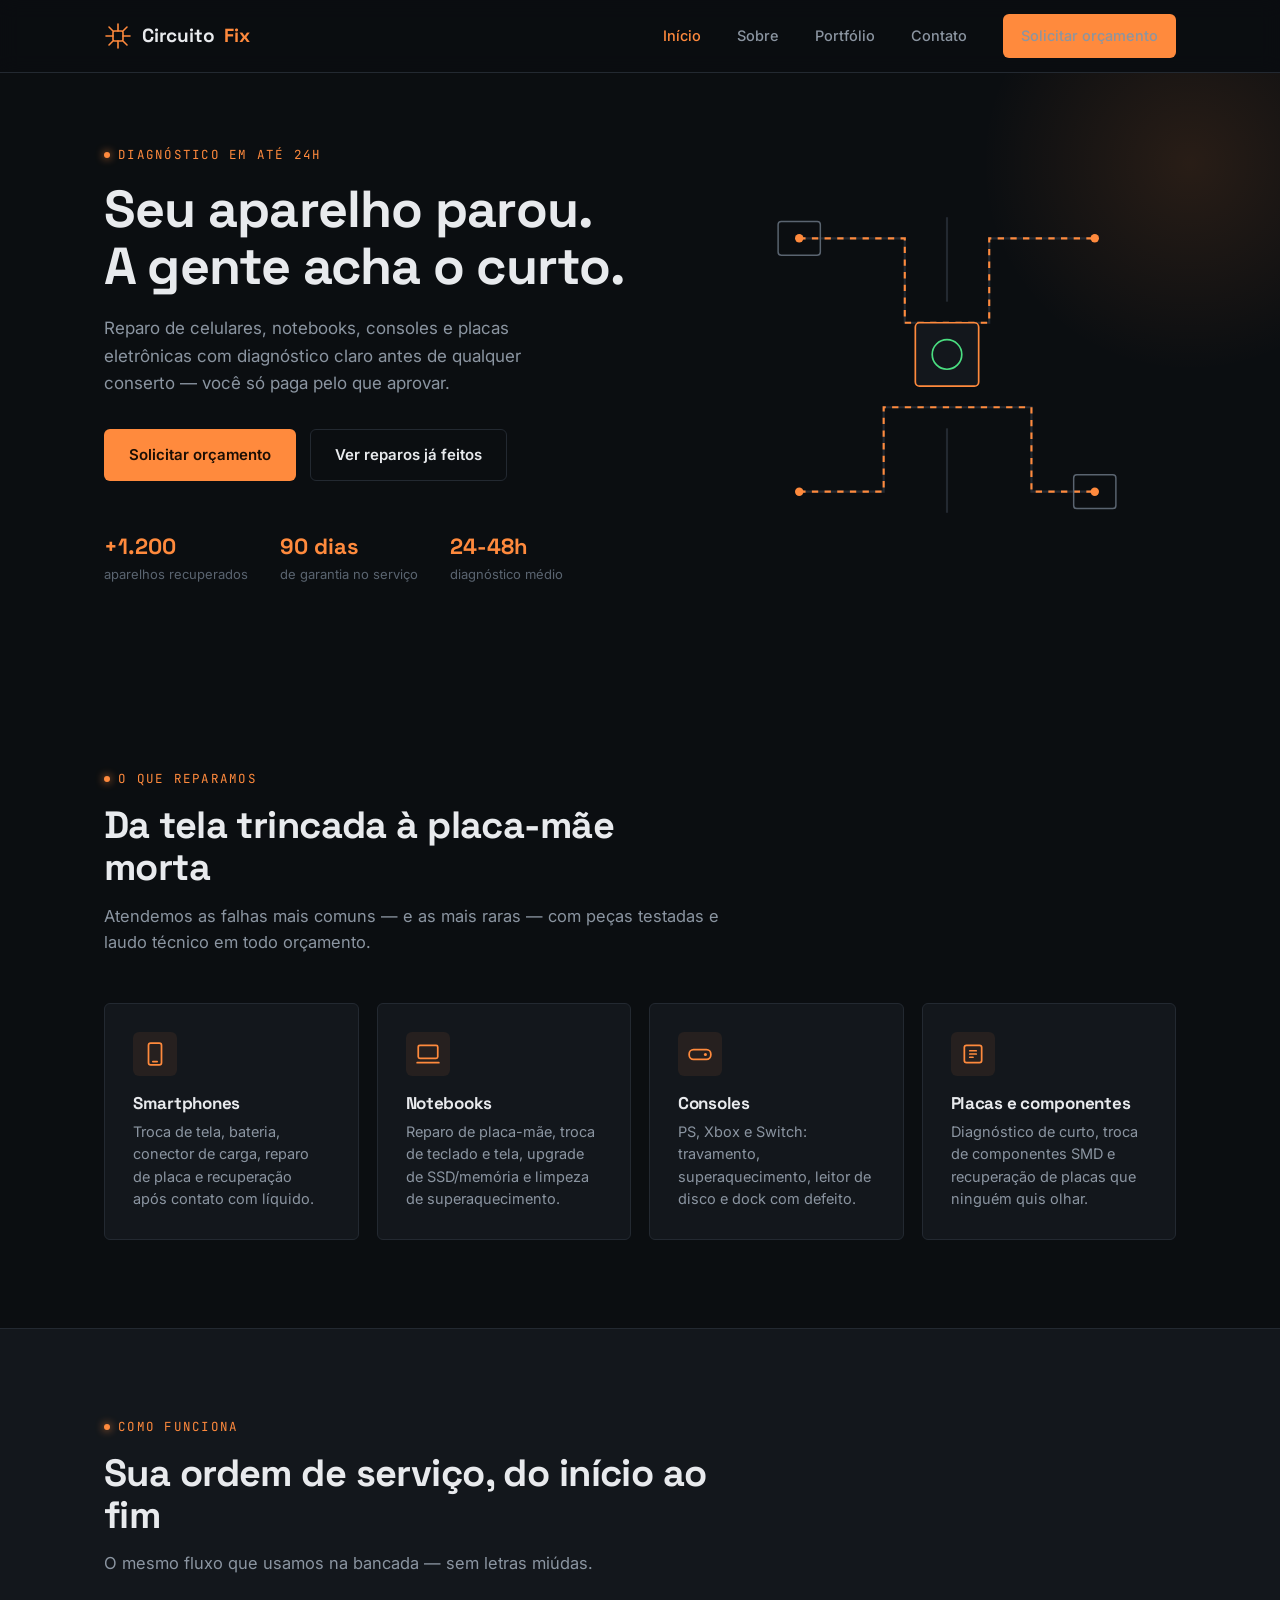
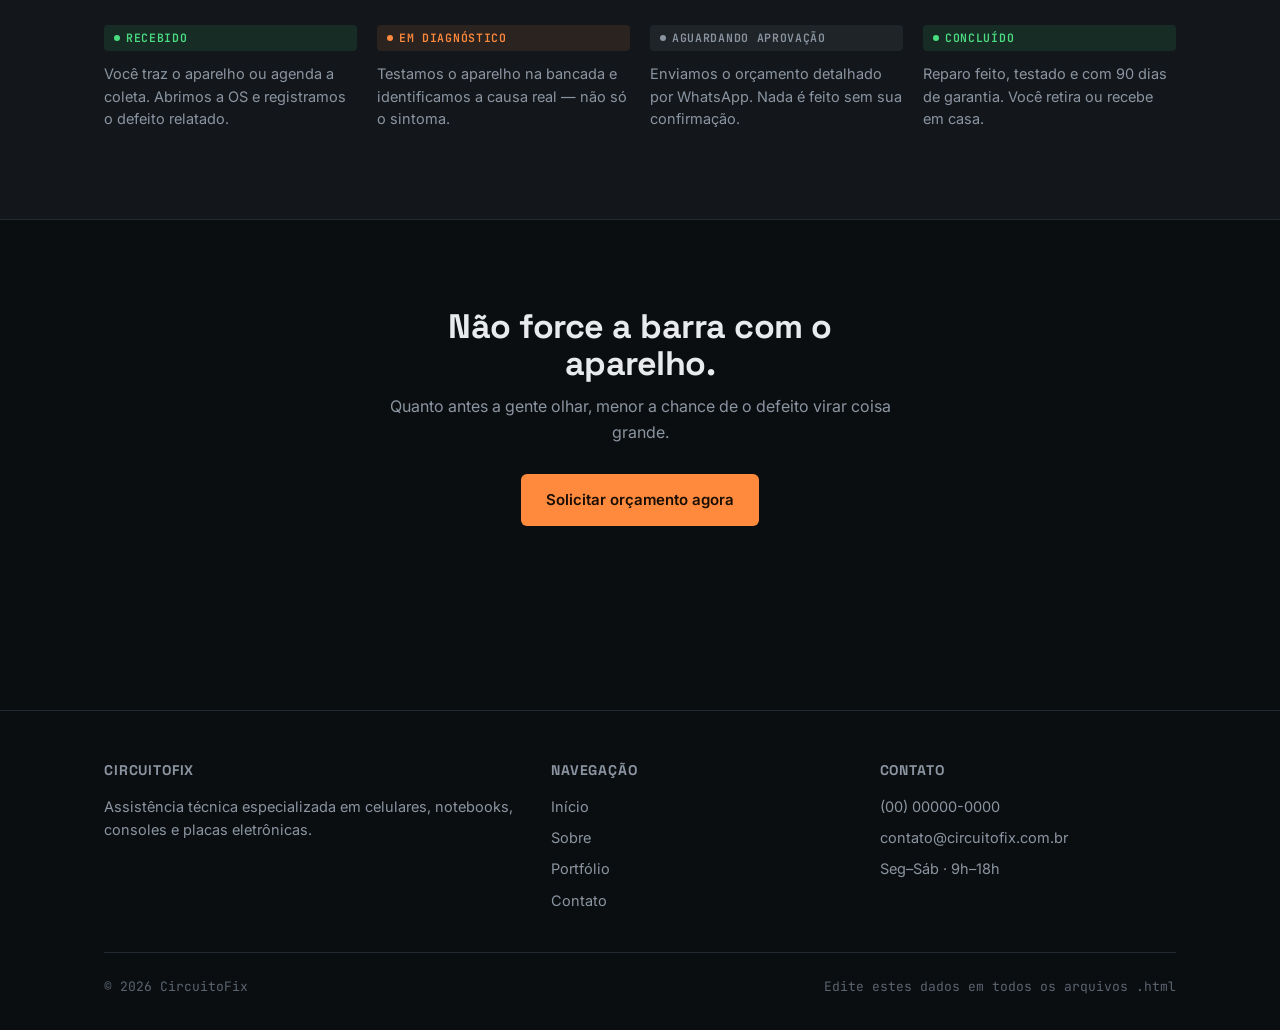
==== index.html @ f960951b "Add files via upload" ====
<!DOCTYPE html>
<html lang="pt-BR">
<head>
<meta charset="UTF-8">
<meta name="viewport" content="width=device-width, initial-scale=1.0">
<title>CircuitoFix — Assistência Técnica de Eletrônicos</title>
<meta name="description" content="Reparo de eletrônicos com diagnóstico transparente. Celulares, notebooks, consoles e placas. Orçamento sem compromisso.">
<link rel="stylesheet" href="assets/style.css">
</head>
<body>

<header>
  <nav class="nav wrap">
    <a href="index.html" class="logo">
      <svg class="logo-mark" viewBox="0 0 28 28" fill="none" xmlns="http://www.w3.org/2000/svg">
        <rect x="9" y="9" width="10" height="10" rx="1.5" stroke="#FF8A3D" stroke-width="1.6"/>
        <path d="M14 2V9M14 19V26M2 14H9M19 14H26M5 5L9 9M23 5L19 9M5 23L9 19M23 23L19 19" stroke="#FF8A3D" stroke-width="1.6" stroke-linecap="round"/>
      </svg>
      Circuito<span>Fix</span>
    </a>
    <button class="nav-toggle" aria-label="Abrir menu" aria-expanded="false">
      <svg width="24" height="24" viewBox="0 0 24 24" fill="none"><path d="M3 6H21M3 12H21M3 18H21" stroke="currentColor" stroke-width="2" stroke-linecap="round"/></svg>
    </button>
    <div class="nav-links">
      <a href="index.html" class="active">Início</a>
      <a href="sobre.html">Sobre</a>
      <a href="portfolio.html">Portfólio</a>
      <a href="contato.html">Contato</a>
      <a href="contato.html" class="nav-cta">Solicitar orçamento</a>
    </div>
  </nav>
</header>

<main>

  <!-- HERO: diagrama de trilha de PCB conectando os elementos -->
  <section class="hero">
    <div class="wrap hero-grid">
      <div class="hero-copy reveal">
        <div class="eyebrow">Diagnóstico em até 24h</div>
        <h1>Seu aparelho parou.<br>A gente acha o curto.</h1>
        <p class="hero-sub">Reparo de celulares, notebooks, consoles e placas eletrônicas com diagnóstico claro antes de qualquer conserto — você só paga pelo que aprovar.</p>
        <div class="hero-actions">
          <a href="contato.html" class="btn btn-primary">Solicitar orçamento</a>
          <a href="portfolio.html" class="btn btn-ghost">Ver reparos já feitos</a>
        </div>
        <div class="hero-trust">
          <div class="hero-trust-item"><strong>+1.200</strong><span>aparelhos recuperados</span></div>
          <div class="hero-trust-item"><strong>90 dias</strong><span>de garantia no serviço</span></div>
          <div class="hero-trust-item"><strong>24-48h</strong><span>diagnóstico médio</span></div>
        </div>
      </div>

      <div class="hero-visual reveal">
        <svg viewBox="0 0 360 360" fill="none" xmlns="http://www.w3.org/2000/svg" class="pcb-art">
          <!-- trilhas -->
          <path d="M40 60H140V140H220V60H320" stroke="#232931" stroke-width="2"/>
          <path d="M40 60H140V140H220V60H320" stroke="#FF8A3D" stroke-width="2" stroke-dasharray="6 6" class="trace trace-1"/>
          <path d="M40 300H120V220H260V300H320" stroke="#232931" stroke-width="2"/>
          <path d="M40 300H120V220H260V300H320" stroke="#FF8A3D" stroke-width="2" stroke-dasharray="6 6" class="trace trace-2"/>
          <path d="M180 40V120" stroke="#232931" stroke-width="2"/>
          <path d="M180 240V320" stroke="#232931" stroke-width="2"/>
          <!-- componentes -->
          <rect x="150" y="140" width="60" height="60" rx="4" stroke="#FF8A3D" stroke-width="1.6" fill="#13171C"/>
          <circle cx="180" cy="170" r="14" stroke="#4ADE80" stroke-width="1.6" fill="none"/>
          <circle cx="40" cy="60" r="4" fill="#FF8A3D"/>
          <circle cx="320" cy="60" r="4" fill="#FF8A3D"/>
          <circle cx="40" cy="300" r="4" fill="#FF8A3D"/>
          <circle cx="320" cy="300" r="4" fill="#FF8A3D"/>
          <rect x="20" y="44" width="40" height="32" rx="3" stroke="#5A6470" stroke-width="1.4" fill="none"/>
          <rect x="300" y="284" width="40" height="32" rx="3" stroke="#5A6470" stroke-width="1.4" fill="none"/>
        </svg>
      </div>
    </div>
  </section>

  <!-- SERVIÇOS — resumo, vocabulário de OS -->
  <section class="section">
    <div class="wrap">
      <div class="section-head reveal">
        <div class="eyebrow">O que reparamos</div>
        <h2>Da tela trincada à placa-mãe morta</h2>
        <p>Atendemos as falhas mais comuns — e as mais raras — com peças testadas e laudo técnico em todo orçamento.</p>
      </div>

      <div class="services-grid reveal">
        <div class="card service-card">
          <div class="service-icon">
            <svg width="26" height="26" viewBox="0 0 24 24" fill="none"><rect x="6" y="2" width="12" height="20" rx="2" stroke="#FF8A3D" stroke-width="1.6"/><line x1="10" y1="19" x2="14" y2="19" stroke="#FF8A3D" stroke-width="1.6" stroke-linecap="round"/></svg>
          </div>
          <h3>Smartphones</h3>
          <p class="text-muted">Troca de tela, bateria, conector de carga, reparo de placa e recuperação após contato com líquido.</p>
        </div>
        <div class="card service-card">
          <div class="service-icon">
            <svg width="26" height="26" viewBox="0 0 24 24" fill="none"><rect x="3" y="4" width="18" height="12" rx="1.5" stroke="#FF8A3D" stroke-width="1.6"/><line x1="2" y1="20" x2="22" y2="20" stroke="#FF8A3D" stroke-width="1.6" stroke-linecap="round"/></svg>
          </div>
          <h3>Notebooks</h3>
          <p class="text-muted">Reparo de placa-mãe, troca de teclado e tela, upgrade de SSD/memória e limpeza de superaquecimento.</p>
        </div>
        <div class="card service-card">
          <div class="service-icon">
            <svg width="26" height="26" viewBox="0 0 24 24" fill="none"><rect x="2" y="8" width="20" height="9" rx="4" stroke="#FF8A3D" stroke-width="1.6"/><circle cx="17" cy="12.5" r="1.4" fill="#FF8A3D"/></svg>
          </div>
          <h3>Consoles</h3>
          <p class="text-muted">PS, Xbox e Switch: travamento, superaquecimento, leitor de disco e dock com defeito.</p>
        </div>
        <div class="card service-card">
          <div class="service-icon">
            <svg width="26" height="26" viewBox="0 0 24 24" fill="none"><rect x="4" y="4" width="16" height="16" rx="2" stroke="#FF8A3D" stroke-width="1.6"/><path d="M9 9H15M9 12H15M9 15H12" stroke="#FF8A3D" stroke-width="1.6" stroke-linecap="round"/></svg>
          </div>
          <h3>Placas e componentes</h3>
          <p class="text-muted">Diagnóstico de curto, troca de componentes SMD e recuperação de placas que ninguém quis olhar.</p>
        </div>
      </div>
    </div>
  </section>

  <!-- COMO FUNCIONA — ordem de serviço real, não números genéricos -->
  <section class="section section-os">
    <div class="wrap">
      <div class="section-head reveal">
        <div class="eyebrow">Como funciona</div>
        <h2>Sua ordem de serviço, do início ao fim</h2>
        <p>O mesmo fluxo que usamos na bancada — sem letras miúdas.</p>
      </div>

      <div class="os-list reveal">
        <div class="os-item">
          <span class="status status-ok">Recebido</span>
          <p>Você traz o aparelho ou agenda a coleta. Abrimos a OS e registramos o defeito relatado.</p>
        </div>
        <div class="os-item">
          <span class="status status-progress">Em diagnóstico</span>
          <p>Testamos o aparelho na bancada e identificamos a causa real — não só o sintoma.</p>
        </div>
        <div class="os-item">
          <span class="status status-wait">Aguardando aprovação</span>
          <p>Enviamos o orçamento detalhado por WhatsApp. Nada é feito sem sua confirmação.</p>
        </div>
        <div class="os-item">
          <span class="status status-ok">Concluído</span>
          <p>Reparo feito, testado e com 90 dias de garantia. Você retira ou recebe em casa.</p>
        </div>
      </div>
    </div>
  </section>

  <!-- CTA final -->
  <section class="section cta-final">
    <div class="wrap cta-final-inner reveal">
      <h2>Não force a barra com o aparelho.</h2>
      <p>Quanto antes a gente olhar, menor a chance de o defeito virar coisa grande.</p>
      <a href="contato.html" class="btn btn-primary">Solicitar orçamento agora</a>
    </div>
  </section>

</main>

<footer>
  <div class="wrap">
    <div class="footer-grid">
      <div class="footer-col">
        <h4>CircuitoFix</h4>
        <p>Assistência técnica especializada em celulares, notebooks, consoles e placas eletrônicas.</p>
      </div>
      <div class="footer-col">
        <h4>Navegação</h4>
        <a href="index.html">Início</a>
        <a href="sobre.html">Sobre</a>
        <a href="portfolio.html">Portfólio</a>
        <a href="contato.html">Contato</a>
      </div>
      <div class="footer-col">
        <h4>Contato</h4>
        <a href="tel:+5500000000000">(00) 00000-0000</a>
        <a href="mailto:contato@circuitofix.com.br">contato@circuitofix.com.br</a>
        <p>Seg–Sáb · 9h–18h</p>
      </div>
    </div>
    <div class="footer-bottom">
      <span>© 2026 CircuitoFix</span>
      <span>Edite estes dados em todos os arquivos .html</span>
    </div>
  </div>
</footer>

<script src="assets/script.js"></script>
</body>
</html>
---- assets/style.css ----
/* ===========================================================
   CircuitoFix — Assistência Técnica de Eletrônicos
   Design tokens
   =========================================================== */

@import url('https://fonts.googleapis.com/css2?family=Space+Grotesk:wght@500;600;700&family=Inter:wght@400;500;600&family=JetBrains+Mono:wght@400;500;600&display=swap');

:root {
  /* Cores */
  --bg: #0B0E11;
  --panel: #13171C;
  --panel-raised: #181D24;
  --border: #232931;
  --text: #E8EAED;
  --text-muted: #8B95A1;
  --text-faint: #5A6470;
  --accent: #FF8A3D;       /* âmbar-solda */
  --accent-dim: #B5601F;
  --ok: #4ADE80;            /* verde-placa */
  --warn: #FFD166;

  /* Tipografia */
  --font-display: 'Space Grotesk', sans-serif;
  --font-body: 'Inter', sans-serif;
  --font-mono: 'JetBrains Mono', monospace;

  /* Layout */
  --max-w: 1120px;
  --radius: 6px;
}

* { margin: 0; padding: 0; box-sizing: border-box; }

html { scroll-behavior: smooth; }

@media (prefers-reduced-motion: reduce) {
  html { scroll-behavior: auto; }
  * { animation-duration: 0.01ms !important; transition-duration: 0.01ms !important; }
}

body {
  background: var(--bg);
  color: var(--text);
  font-family: var(--font-body);
  font-size: 16px;
  line-height: 1.6;
  -webkit-font-smoothing: antialiased;
}

img { max-width: 100%; display: block; }

a { color: inherit; text-decoration: none; }

.wrap {
  max-width: var(--max-w);
  margin: 0 auto;
  padding: 0 24px;
}

/* Background: trilhas de PCB sutis */
.pcb-bg {
  position: fixed;
  inset: 0;
  z-index: -1;
  opacity: 0.05;
  pointer-events: none;
}

/* ---------- Header ---------- */
header {
  position: sticky;
  top: 0;
  z-index: 50;
  background: rgba(11, 14, 17, 0.85);
  backdrop-filter: blur(10px);
  border-bottom: 1px solid var(--border);
}

.nav {
  display: flex;
  align-items: center;
  justify-content: space-between;
  height: 72px;
}

.logo {
  display: flex;
  align-items: center;
  gap: 10px;
  font-family: var(--font-display);
  font-size: 19px;
  font-weight: 700;
  letter-spacing: -0.01em;
}

.logo-mark {
  width: 28px;
  height: 28px;
  flex-shrink: 0;
}

.logo span {
  color: var(--accent);
}

.nav-links {
  display: flex;
  align-items: center;
  gap: 36px;
}

.nav-links a {
  font-size: 14.5px;
  font-weight: 500;
  color: var(--text-muted);
  transition: color 0.2s ease;
  position: relative;
}

.nav-links a:hover,
.nav-links a:focus-visible {
  color: var(--text);
}

.nav-links a.active {
  color: var(--accent);
}

.nav-cta {
  background: var(--accent);
  color: #1A0E04;
  font-weight: 600;
  font-size: 14px;
  padding: 10px 18px;
  border-radius: var(--radius);
  transition: background 0.2s ease, transform 0.15s ease;
}

.nav-cta:hover { background: #FFA15E; }
.nav-cta:active { transform: scale(0.97); }

.nav-toggle {
  display: none;
  background: none;
  border: none;
  color: var(--text);
  cursor: pointer;
  padding: 8px;
}

:focus-visible {
  outline: 2px solid var(--accent);
  outline-offset: 2px;
}

@media (max-width: 760px) {
  .nav-links {
    position: fixed;
    top: 72px;
    left: 0;
    right: 0;
    background: var(--panel);
    border-bottom: 1px solid var(--border);
    flex-direction: column;
    align-items: flex-start;
    gap: 0;
    padding: 8px 24px 20px;
    transform: translateY(-8px);
    opacity: 0;
    pointer-events: none;
    transition: opacity 0.2s ease, transform 0.2s ease;
  }
  .nav-links.open {
    transform: translateY(0);
    opacity: 1;
    pointer-events: auto;
  }
  .nav-links a { padding: 12px 0; width: 100%; border-bottom: 1px solid var(--border); }
  .nav-links a:last-of-type { border-bottom: none; }
  .nav-cta { margin-top: 12px; text-align: center; }
  .nav-toggle { display: block; }
}

/* ---------- Footer ---------- */
footer {
  border-top: 1px solid var(--border);
  padding: 48px 0 32px;
  margin-top: 96px;
}

.footer-grid {
  display: grid;
  grid-template-columns: 1.4fr 1fr 1fr;
  gap: 32px;
  margin-bottom: 32px;
}

.footer-col h4 {
  font-family: var(--font-display);
  font-size: 14px;
  color: var(--text-muted);
  text-transform: uppercase;
  letter-spacing: 0.06em;
  margin-bottom: 14px;
}

.footer-col p, .footer-col a {
  font-size: 14.5px;
  color: var(--text-muted);
  display: block;
  margin-bottom: 8px;
}

.footer-col a:hover { color: var(--accent); }

.footer-bottom {
  display: flex;
  justify-content: space-between;
  align-items: center;
  padding-top: 24px;
  border-top: 1px solid var(--border);
  font-size: 13px;
  color: var(--text-faint);
  font-family: var(--font-mono);
}

@media (max-width: 700px) {
  .footer-grid { grid-template-columns: 1fr; gap: 28px; }
  .footer-bottom { flex-direction: column; gap: 12px; text-align: center; }
}

/* ---------- Tipografia geral ---------- */
h1, h2, h3 {
  font-family: var(--font-display);
  font-weight: 700;
  letter-spacing: -0.015em;
  line-height: 1.1;
}

.eyebrow {
  font-family: var(--font-mono);
  font-size: 12.5px;
  color: var(--accent);
  text-transform: uppercase;
  letter-spacing: 0.1em;
  display: flex;
  align-items: center;
  gap: 8px;
  margin-bottom: 16px;
}

.eyebrow::before {
  content: '';
  width: 6px;
  height: 6px;
  border-radius: 50%;
  background: var(--accent);
  box-shadow: 0 0 8px var(--accent);
}

.section { padding: 88px 0; }
.section-tight { padding: 56px 0; }

.section-head {
  max-width: 620px;
  margin-bottom: 48px;
}

.section-head h2 {
  font-size: clamp(28px, 4vw, 38px);
  margin-bottom: 14px;
}

.section-head p {
  color: var(--text-muted);
  font-size: 16.5px;
}

/* ---------- Botões ---------- */
.btn {
  display: inline-flex;
  align-items: center;
  gap: 8px;
  font-weight: 600;
  font-size: 15px;
  padding: 13px 24px;
  border-radius: var(--radius);
  transition: background 0.2s ease, transform 0.15s ease, border-color 0.2s ease;
  cursor: pointer;
  border: 1px solid transparent;
}

.btn-primary {
  background: var(--accent);
  color: #1A0E04;
}
.btn-primary:hover { background: #FFA15E; }
.btn-primary:active { transform: scale(0.97); }

.btn-ghost {
  background: transparent;
  border-color: var(--border);
  color: var(--text);
}
.btn-ghost:hover { border-color: var(--accent); color: var(--accent); }

/* ---------- Cards ---------- */
.card {
  background: var(--panel);
  border: 1px solid var(--border);
  border-radius: var(--radius);
  padding: 28px;
}

/* ---------- Status pill (vocabulário de OS / ordem de serviço) ---------- */
.status {
  font-family: var(--font-mono);
  font-size: 11.5px;
  font-weight: 600;
  text-transform: uppercase;
  letter-spacing: 0.06em;
  padding: 4px 10px;
  border-radius: 4px;
  display: inline-flex;
  align-items: center;
  gap: 6px;
}
.status::before { content: ''; width: 6px; height: 6px; border-radius: 50%; }

.status-ok { background: rgba(74, 222, 128, 0.1); color: var(--ok); }
.status-ok::before { background: var(--ok); }

.status-progress { background: rgba(255, 138, 61, 0.1); color: var(--accent); }
.status-progress::before { background: var(--accent); }

.status-wait { background: rgba(139, 149, 161, 0.1); color: var(--text-muted); }
.status-wait::before { background: var(--text-muted); }

/* ---------- Reveal on scroll ---------- */
.reveal {
  opacity: 0;
  transform: translateY(16px);
  transition: opacity 0.6s ease, transform 0.6s ease;
}
.reveal.in-view {
  opacity: 1;
  transform: translateY(0);
}

/* ---------- Hero ---------- */
.hero {
  padding: 72px 0 96px;
  position: relative;
  overflow: hidden;
}

.hero::before {
  content: '';
  position: absolute;
  top: -120px;
  right: -120px;
  width: 420px;
  height: 420px;
  background: radial-gradient(circle, rgba(255, 138, 61, 0.12), transparent 70%);
  pointer-events: none;
}

.hero-grid {
  display: grid;
  grid-template-columns: 1.1fr 0.9fr;
  gap: 56px;
  align-items: center;
}

.hero-copy h1 {
  font-size: clamp(34px, 5vw, 52px);
  margin-bottom: 20px;
}

.hero-sub {
  color: var(--text-muted);
  font-size: 17px;
  max-width: 480px;
  margin-bottom: 32px;
}

.hero-actions {
  display: flex;
  gap: 14px;
  flex-wrap: wrap;
  margin-bottom: 48px;
}

.hero-trust {
  display: flex;
  gap: 32px;
  flex-wrap: wrap;
}

.hero-trust-item {
  display: flex;
  flex-direction: column;
}

.hero-trust-item strong {
  font-family: var(--font-display);
  font-size: 22px;
  color: var(--accent);
}

.hero-trust-item span {
  font-size: 13px;
  color: var(--text-faint);
}

.hero-visual {
  display: flex;
  justify-content: center;
}

.pcb-art { width: 100%; max-width: 380px; }

.trace {
  stroke-dasharray: 6 6;
  animation: dash 2.4s linear infinite;
}
.trace-2 { animation-delay: -1.2s; }

@keyframes dash {
  to { stroke-dashoffset: -24; }
}

@media (max-width: 880px) {
  .hero-grid { grid-template-columns: 1fr; gap: 40px; }
  .hero-visual { order: -1; max-width: 280px; margin: 0 auto; }
}

/* ---------- Services grid ---------- */
.services-grid {
  display: grid;
  grid-template-columns: repeat(4, 1fr);
  gap: 18px;
}

.service-icon {
  width: 44px;
  height: 44px;
  border-radius: var(--radius);
  background: rgba(255, 138, 61, 0.08);
  display: flex;
  align-items: center;
  justify-content: center;
  margin-bottom: 18px;
}

.service-card h3 {
  font-size: 17px;
  margin-bottom: 8px;
}

.service-card p { font-size: 14.5px; line-height: 1.55; }

@media (max-width: 900px) {
  .services-grid { grid-template-columns: 1fr 1fr; }
}
@media (max-width: 560px) {
  .services-grid { grid-template-columns: 1fr; }
}

/* ---------- OS list (como funciona) ---------- */
.section-os { background: var(--panel); border-top: 1px solid var(--border); border-bottom: 1px solid var(--border); }

.os-list {
  display: grid;
  grid-template-columns: repeat(4, 1fr);
  gap: 20px;
}

.os-item {
  display: flex;
  flex-direction: column;
  gap: 12px;
}

.os-item p {
  font-size: 14.5px;
  color: var(--text-muted);
  line-height: 1.55;
}

@media (max-width: 900px) {
  .os-list { grid-template-columns: 1fr 1fr; }
}
@media (max-width: 560px) {
  .os-list { grid-template-columns: 1fr; }
}

/* ---------- CTA final ---------- */
.cta-final-inner {
  text-align: center;
  max-width: 560px;
}

.cta-final-inner h2 { font-size: clamp(26px, 4vw, 34px); margin-bottom: 12px; }
.cta-final-inner p { color: var(--text-muted); margin-bottom: 28px; font-size: 16px; }

/* ---------- Utilities ---------- */
.text-muted { color: var(--text-muted); }
.mono { font-family: var(--font-mono); }
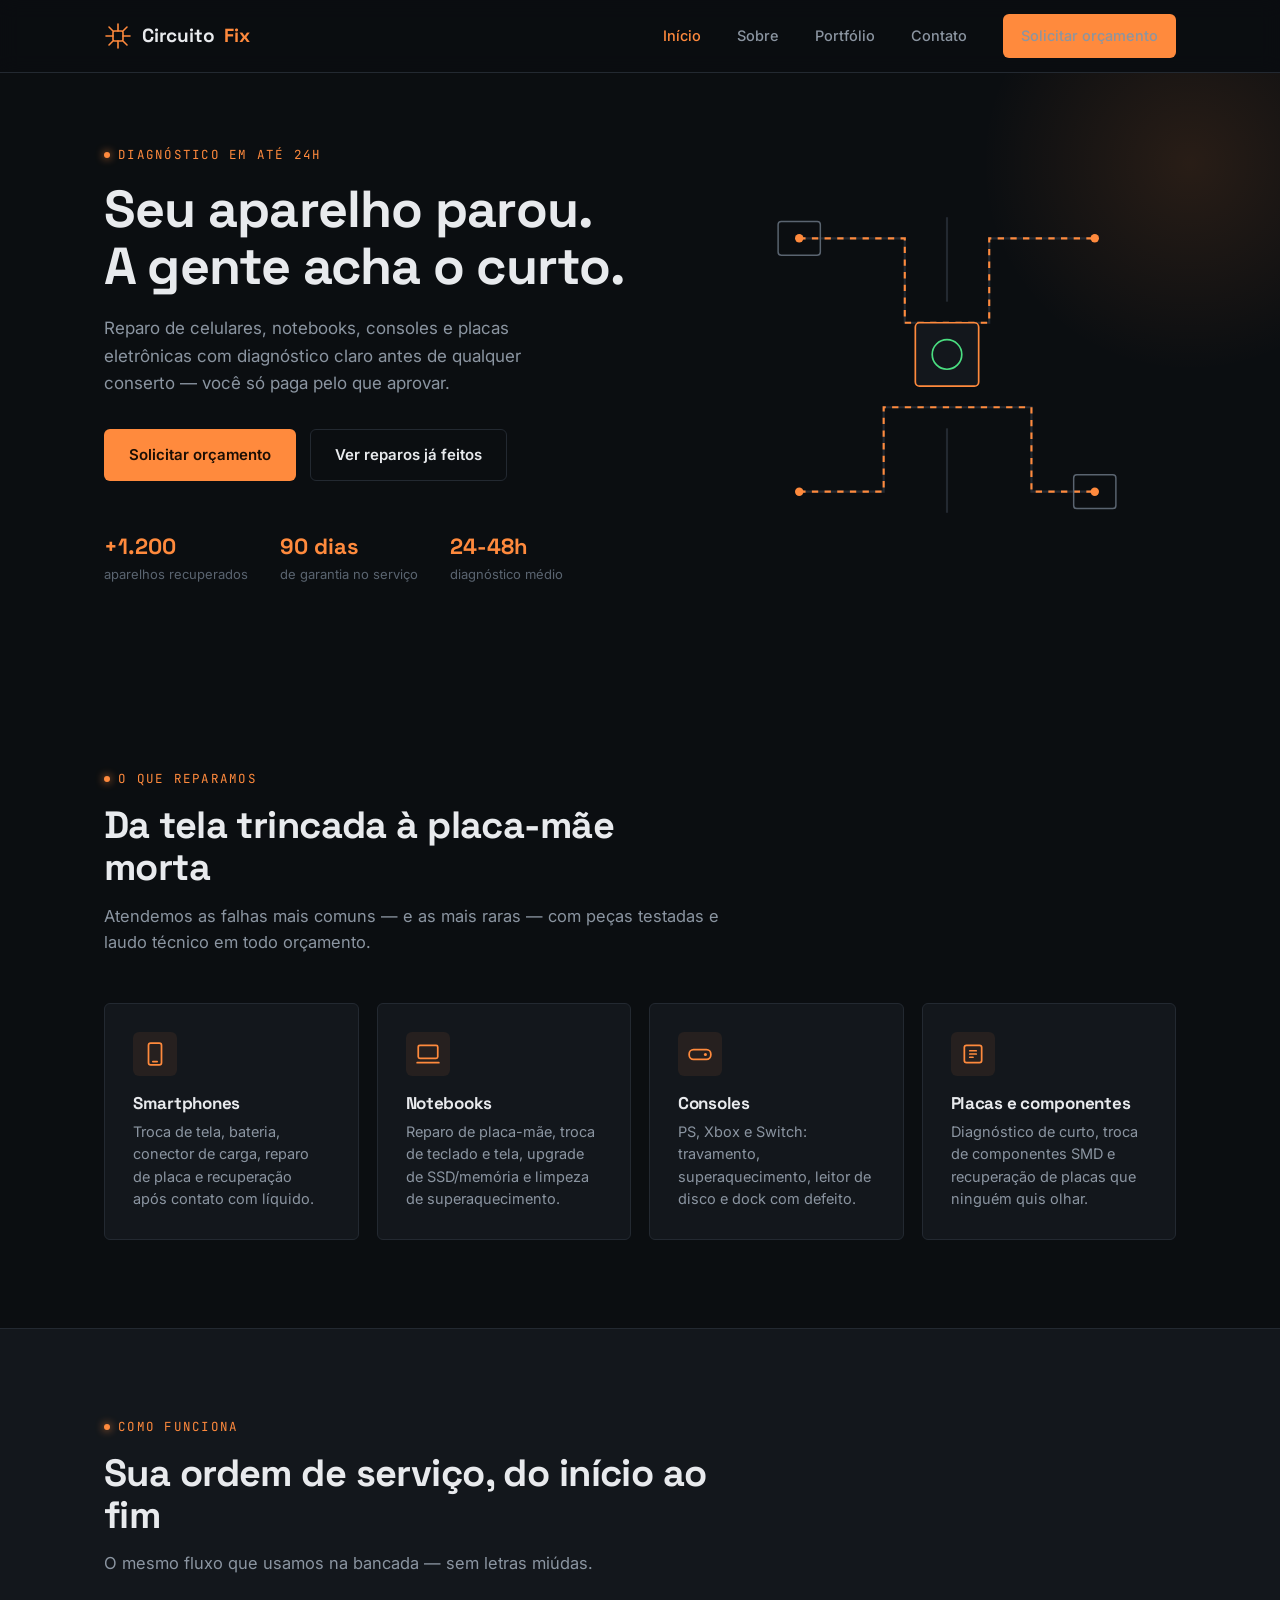
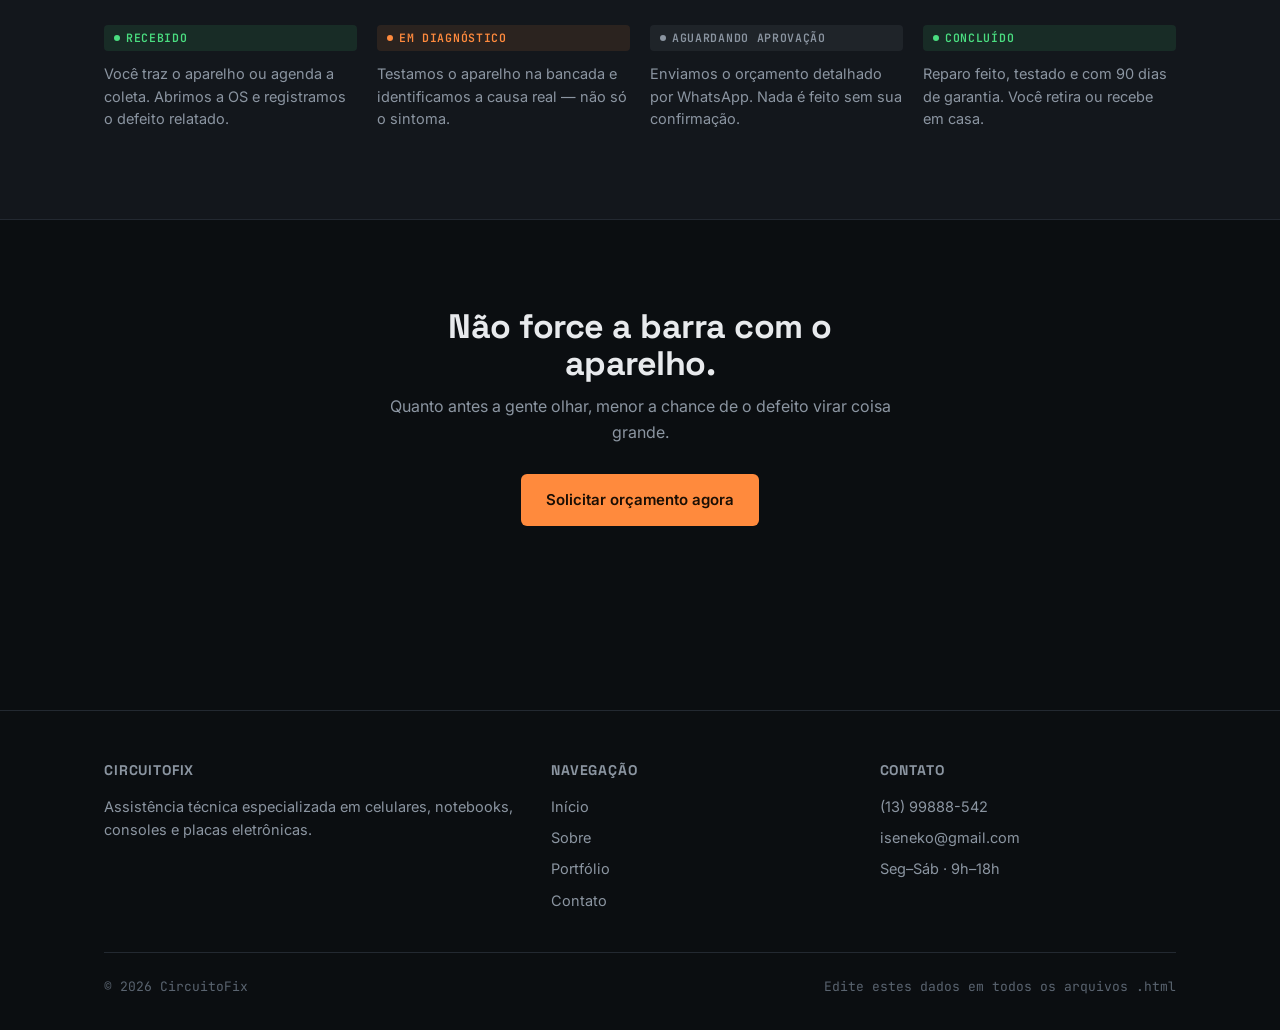
==== commit 08474ee4: "Update index.html" ====
--- a/index.html
+++ b/index.html
@@ -173,8 +173,8 @@
       </div>
       <div class="footer-col">
         <h4>Contato</h4>
-        <a href="tel:+5500000000000">(00) 00000-0000</a>
-        <a href="mailto:contato@circuitofix.com.br">contato@circuitofix.com.br</a>
+        <a href="tel:+5513999888542">(13) 99888-542</a>
+        <a href="mailto:iseneko@gmail.com">iseneko@gmail.com</a>
         <p>Seg–Sáb · 9h–18h</p>
       </div>
     </div>
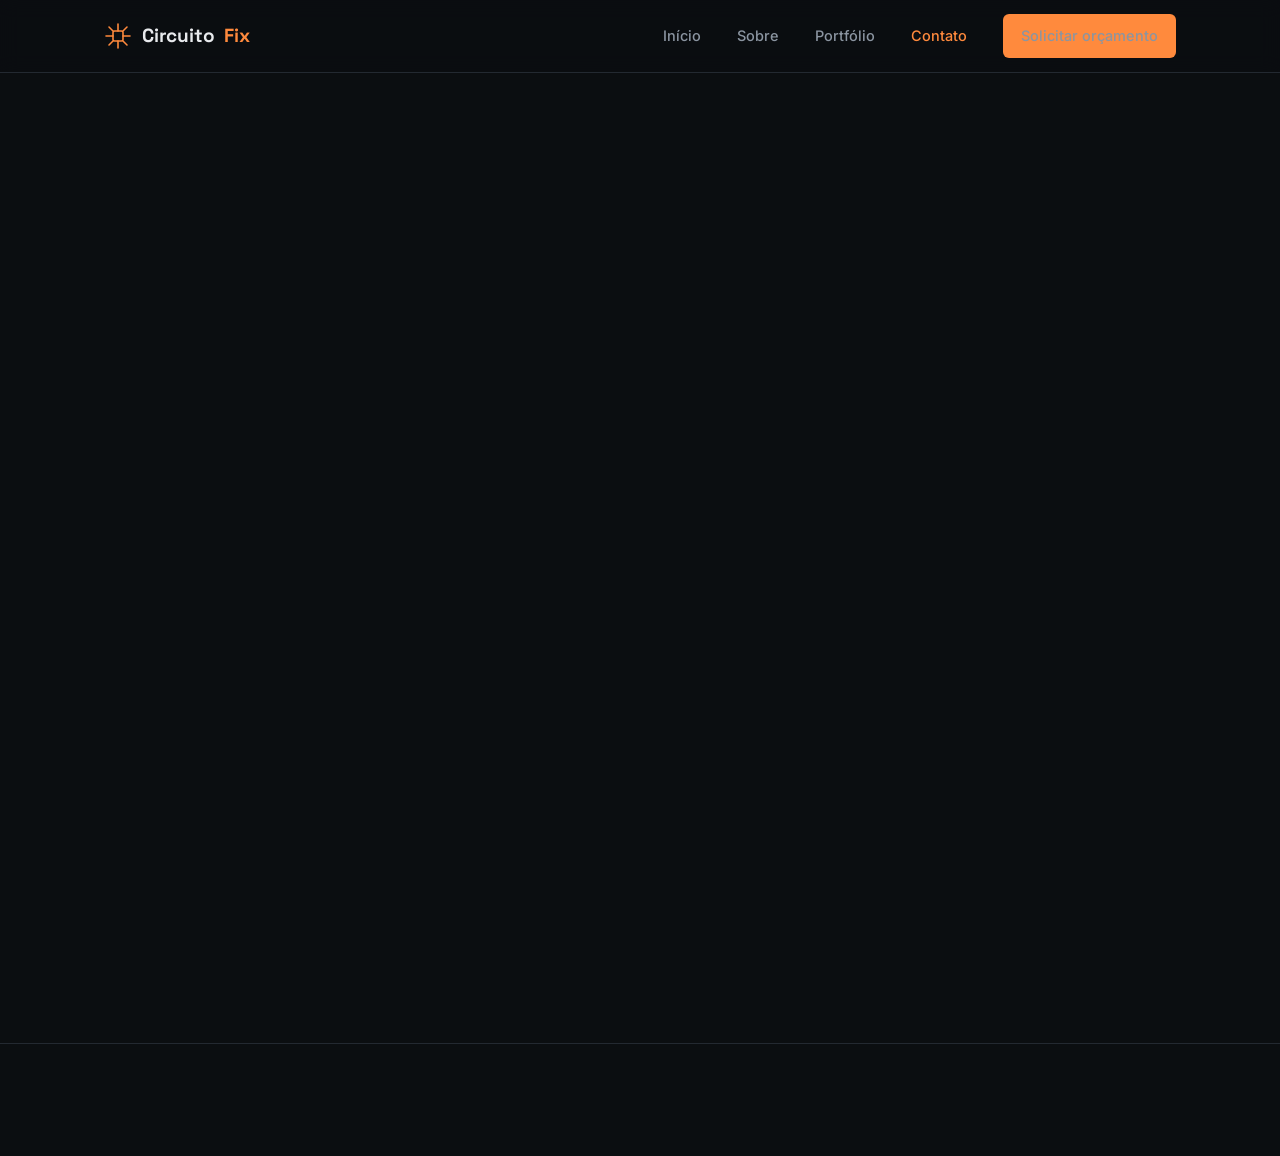
==== commit 7f0bceb5: "Update index.html" ====
--- a/index.html
+++ b/index.html
@@ -3,9 +3,58 @@
 <head>
 <meta charset="UTF-8">
 <meta name="viewport" content="width=device-width, initial-scale=1.0">
-<title>CircuitoFix — Assistência Técnica de Eletrônicos</title>
-<meta name="description" content="Reparo de eletrônicos com diagnóstico transparente. Celulares, notebooks, consoles e placas. Orçamento sem compromisso.">
+<title>Contato — CircuitoFix</title>
+<meta name="description" content="Solicite um orçamento ou tire dúvidas sobre o reparo do seu aparelho.">
 <link rel="stylesheet" href="assets/style.css">
+<style>
+  .contact-grid { display: grid; grid-template-columns: 1fr 1fr; gap: 48px; align-items: start; }
+  .contact-info-list { display: flex; flex-direction: column; gap: 22px; margin-top: 28px; }
+  .info-item { display: flex; gap: 14px; align-items: flex-start; }
+  .info-icon {
+    width: 38px; height: 38px; flex-shrink: 0; border-radius: var(--radius);
+    background: rgba(255,138,61,0.08); display: flex; align-items: center; justify-content: center;
+  }
+  .info-item h4 { font-size: 14.5px; margin-bottom: 2px; }
+  .info-item p, .info-item a { font-size: 14.5px; color: var(--text-muted); }
+  .info-item a:hover { color: var(--accent); }
+
+  form { display: flex; flex-direction: column; gap: 16px; }
+  .field label { display: block; font-size: 13.5px; color: var(--text-muted); margin-bottom: 6px; }
+  .field input, .field select, .field textarea {
+    width: 100%; background: var(--panel-raised); border: 1px solid var(--border);
+    border-radius: var(--radius); padding: 12px 14px; color: var(--text);
+    font-family: var(--font-body); font-size: 15px; transition: border-color 0.2s ease;
+  }
+  .field input:focus, .field select:focus, .field textarea:focus {
+    outline: none; border-color: var(--accent);
+  }
+  .field textarea { resize: vertical; min-height: 110px; }
+  .field-row { display: grid; grid-template-columns: 1fr 1fr; gap: 16px; }
+
+  #form-feedback {
+    font-size: 14px; color: var(--ok); margin-top: 4px; opacity: 0; transition: opacity 0.3s ease; min-height: 20px;
+  }
+  #form-feedback.show { opacity: 1; }
+
+  .form-divider {
+    display: flex; align-items: center; gap: 12px; margin: 4px 0;
+    font-size: 12.5px; color: var(--text-faint); font-family: var(--font-mono); text-transform: uppercase;
+  }
+  .form-divider::before, .form-divider::after {
+    content: ''; flex: 1; height: 1px; background: var(--border);
+  }
+
+  .btn-whatsapp {
+    background: #25D366; color: #0B0E11; width: 100%; justify-content: center;
+  }
+  .btn-whatsapp:hover { background: #2EE579; }
+  .form-actions { display: flex; flex-direction: column; gap: 14px; }
+
+  @media (max-width: 820px) {
+    .contact-grid { grid-template-columns: 1fr; }
+    .field-row { grid-template-columns: 1fr; }
+  }
+</style>
 </head>
 <body>
 
@@ -22,169 +71,120 @@
       <svg width="24" height="24" viewBox="0 0 24 24" fill="none"><path d="M3 6H21M3 12H21M3 18H21" stroke="currentColor" stroke-width="2" stroke-linecap="round"/></svg>
     </button>
     <div class="nav-links">
-      <a href="index.html" class="active">Início</a>
+      <a href="index.html">Início</a>
       <a href="sobre.html">Sobre</a>
       <a href="portfolio.html">Portfólio</a>
-      <a href="contato.html">Contato</a>
+      <a href="contato.html" class="active">Contato</a>
       <a href="contato.html" class="nav-cta">Solicitar orçamento</a>
     </div>
   </nav>
 </header>
 
 <main>
-
-  <!-- HERO: diagrama de trilha de PCB conectando os elementos -->
-  <section class="hero">
-    <div class="wrap hero-grid">
-      <div class="hero-copy reveal">
-        <div class="eyebrow">Diagnóstico em até 24h</div>
-        <h1>Seu aparelho parou.<br>A gente acha o curto.</h1>
-        <p class="hero-sub">Reparo de celulares, notebooks, consoles e placas eletrônicas com diagnóstico claro antes de qualquer conserto — você só paga pelo que aprovar.</p>
-        <div class="hero-actions">
-          <a href="contato.html" class="btn btn-primary">Solicitar orçamento</a>
-          <a href="portfolio.html" class="btn btn-ghost">Ver reparos já feitos</a>
-        </div>
-        <div class="hero-trust">
-          <div class="hero-trust-item"><strong>+1.200</strong><span>aparelhos recuperados</span></div>
-          <div class="hero-trust-item"><strong>90 dias</strong><span>de garantia no serviço</span></div>
-          <div class="hero-trust-item"><strong>24-48h</strong><span>diagnóstico médio</span></div>
-        </div>
+  <section class="section-tight">
+    <div class="wrap">
+      <div class="section-head reveal">
+        <div class="eyebrow">Fale com a gente</div>
+        <h2>Conte o defeito, a gente te diz o que fazer</h2>
+        <p>Responda o formulário com o máximo de detalhes possível — isso já acelera o diagnóstico.</p>
       </div>
 
-      <div class="hero-visual reveal">
-        <svg viewBox="0 0 360 360" fill="none" xmlns="http://www.w3.org/2000/svg" class="pcb-art">
-          <!-- trilhas -->
-          <path d="M40 60H140V140H220V60H320" stroke="#232931" stroke-width="2"/>
-          <path d="M40 60H140V140H220V60H320" stroke="#FF8A3D" stroke-width="2" stroke-dasharray="6 6" class="trace trace-1"/>
-          <path d="M40 300H120V220H260V300H320" stroke="#232931" stroke-width="2"/>
-          <path d="M40 300H120V220H260V300H320" stroke="#FF8A3D" stroke-width="2" stroke-dasharray="6 6" class="trace trace-2"/>
-          <path d="M180 40V120" stroke="#232931" stroke-width="2"/>
-          <path d="M180 240V320" stroke="#232931" stroke-width="2"/>
-          <!-- componentes -->
-          <rect x="150" y="140" width="60" height="60" rx="4" stroke="#FF8A3D" stroke-width="1.6" fill="#13171C"/>
-          <circle cx="180" cy="170" r="14" stroke="#4ADE80" stroke-width="1.6" fill="none"/>
-          <circle cx="40" cy="60" r="4" fill="#FF8A3D"/>
-          <circle cx="320" cy="60" r="4" fill="#FF8A3D"/>
-          <circle cx="40" cy="300" r="4" fill="#FF8A3D"/>
-          <circle cx="320" cy="300" r="4" fill="#FF8A3D"/>
-          <rect x="20" y="44" width="40" height="32" rx="3" stroke="#5A6470" stroke-width="1.4" fill="none"/>
-          <rect x="300" y="284" width="40" height="32" rx="3" stroke="#5A6470" stroke-width="1.4" fill="none"/>
-        </svg>
-      </div>
-    </div>
-  </section>
+      <div class="contact-grid">
+        <div class="reveal">
+          <form id="contact-form" novalidate action="https://formspree.io/f/SEU_CODIGO_AQUI" method="POST">
+            <div class="field-row">
+              <div class="field">
+                <label for="nome">Nome</label>
+                <input type="text" id="nome" name="nome" required placeholder="Seu nome completo">
+              </div>
+              <div class="field">
+                <label for="telefone">Telefone / WhatsApp</label>
+                <input type="tel" id="telefone" name="telefone" required placeholder="(00) 00000-0000">
+              </div>
+            </div>
 
-  <!-- SERVIÇOS — resumo, vocabulário de OS -->
-  <section class="section">
-    <div class="wrap">
-      <div class="section-head reveal">
-        <div class="eyebrow">O que reparamos</div>
-        <h2>Da tela trincada à placa-mãe morta</h2>
-        <p>Atendemos as falhas mais comuns — e as mais raras — com peças testadas e laudo técnico em todo orçamento.</p>
-      </div>
+            <div class="field">
+              <label for="aparelho">Tipo de aparelho</label>
+              <select id="aparelho" name="aparelho" required>
+                <option value="" disabled selected>Selecione</option>
+                <option value="celular">Celular / smartphone</option>
+                <option value="notebook">Notebook</option>
+                <option value="console">Console de videogame</option>
+                <option value="placa">Placa eletrônica</option>
+                <option value="outro">Outro</option>
+              </select>
+            </div>
 
-      <div class="services-grid reveal">
-        <div class="card service-card">
-          <div class="service-icon">
-            <svg width="26" height="26" viewBox="0 0 24 24" fill="none"><rect x="6" y="2" width="12" height="20" rx="2" stroke="#FF8A3D" stroke-width="1.6"/><line x1="10" y1="19" x2="14" y2="19" stroke="#FF8A3D" stroke-width="1.6" stroke-linecap="round"/></svg>
+            <div class="field">
+              <label for="defeito">Descreva o defeito</label>
+              <textarea id="defeito" name="defeito" required placeholder="Ex: o aparelho não liga desde que caiu no chão, faz três dias..."></textarea>
+            </div>
+
+            <div class="form-actions">
+              <button type="submit" class="btn btn-primary">Enviar por e-mail</button>
+
+              <div class="form-divider">ou</div>
+
+              <button type="button" id="whatsapp-btn" class="btn btn-whatsapp">
+                <svg width="18" height="18" viewBox="0 0 24 24" fill="none"><path d="M12 21C12 21 19 15.5 19 10A7 7 0 005 10C5 15.5 12 21 12 21Z" stroke="#0B0E11" stroke-width="0" fill="#0B0E11" opacity="0"/><path d="M17.6 14.2C17.4 14.6 16.5 15.4 15.5 15.6C14.6 15.8 13.5 15.9 10.5 14.6C7.2 13.2 5.2 9.8 5 9.5C4.9 9.3 4 8.1 4 6.8C4 5.5 4.7 4.9 5 4.6C5.2 4.4 5.5 4.3 5.8 4.3H6.6C6.9 4.3 7.1 4.3 7.3 4.8C7.5 5.3 8 6.5 8 6.7C8.1 6.8 8.1 7 8 7.2C7.5 8.1 7 8 7.2 8.4C7.9 9.6 8.6 10.2 9.7 10.8C9.9 10.9 10 10.9 10.2 10.7C10.4 10.5 10.9 9.9 11.1 9.6C11.3 9.4 11.5 9.4 11.7 9.5C11.9 9.6 13.1 10.2 13.3 10.3C13.5 10.4 13.7 10.5 13.7 10.6C13.9 11.4 13.7 13.8 17.6 14.2Z" fill="#0B0E11"/></svg>
+                Enviar pelo WhatsApp
+              </button>
+            </div>
+
+            <p id="form-feedback" role="status"></p>
+          </form>
+        </div>
+
+        <div class="reveal">
+          <div class="card">
+            <h3 style="font-size: 17px; margin-bottom: 4px;">Prefere falar direto?</h3>
+            <p class="text-muted" style="font-size: 14.5px; margin-bottom: 0;">Esses canais têm resposta mais rápida para casos urgentes.</p>
           </div>
-          <h3>Smartphones</h3>
-          <p class="text-muted">Troca de tela, bateria, conector de carga, reparo de placa e recuperação após contato com líquido.</p>
-        </div>
-        <div class="card service-card">
-          <div class="service-icon">
-            <svg width="26" height="26" viewBox="0 0 24 24" fill="none"><rect x="3" y="4" width="18" height="12" rx="1.5" stroke="#FF8A3D" stroke-width="1.6"/><line x1="2" y1="20" x2="22" y2="20" stroke="#FF8A3D" stroke-width="1.6" stroke-linecap="round"/></svg>
+
+          <div class="contact-info-list">
+            <div class="info-item">
+              <div class="info-icon">
+                <svg width="18" height="18" viewBox="0 0 24 24" fill="none"><path d="M5 4H9L11 9L8.5 10.5C9.5 13 11 14.5 13.5 15.5L15 13L20 15V19C20 20.1 19.1 21 18 21C10.3 21 4 14.7 4 7C4 5.9 4.9 5 5 4Z" stroke="#FF8A3D" stroke-width="1.5"/></svg>
+              </div>
+              <div>
+                <h4>WhatsApp / Telefone</h4>
+                <a href="tel:+5513991707972">(13) 99170-7972</a>
+              </div>
+            </div>
+            <div class="info-item">
+              <div class="info-icon">
+                <svg width="18" height="18" viewBox="0 0 24 24" fill="none"><rect x="3" y="5" width="18" height="14" rx="2" stroke="#FF8A3D" stroke-width="1.5"/><path d="M3 7L12 13L21 7" stroke="#FF8A3D" stroke-width="1.5"/></svg>
+              </div>
+              <div>
+                <h4>E-mail</h4>
+                <a href="mailto:isseneko@gmail.com">isseneko@gmail.com</a>
+              </div>
+            </div>
+            <div class="info-item">
+              <div class="info-icon">
+                <svg width="18" height="18" viewBox="0 0 24 24" fill="none"><path d="M12 21C12 21 19 15.5 19 10A7 7 0 005 10C5 15.5 12 21 12 21Z" stroke="#FF8A3D" stroke-width="1.5"/><circle cx="12" cy="10" r="2.5" stroke="#FF8A3D" stroke-width="1.5"/></svg>
+              </div>
+              <div>
+                <h4>Endereço</h4>
+                <p>Rua Exemplo, 123 — Centro<br>Sua Cidade, UF</p>
+              </div>
+            </div>
+            <div class="info-item">
+              <div class="info-icon">
+                <svg width="18" height="18" viewBox="0 0 24 24" fill="none"><circle cx="12" cy="12" r="9" stroke="#FF8A3D" stroke-width="1.5"/><path d="M12 7V12L15 14" stroke="#FF8A3D" stroke-width="1.5" stroke-linecap="round"/></svg>
+              </div>
+              <div>
+                <h4>Horário</h4>
+                <p>Segunda a sábado, 9h às 18h</p>
+              </div>
+            </div>
           </div>
-          <h3>Notebooks</h3>
-          <p class="text-muted">Reparo de placa-mãe, troca de teclado e tela, upgrade de SSD/memória e limpeza de superaquecimento.</p>
-        </div>
-        <div class="card service-card">
-          <div class="service-icon">
-            <svg width="26" height="26" viewBox="0 0 24 24" fill="none"><rect x="2" y="8" width="20" height="9" rx="4" stroke="#FF8A3D" stroke-width="1.6"/><circle cx="17" cy="12.5" r="1.4" fill="#FF8A3D"/></svg>
-          </div>
-          <h3>Consoles</h3>
-          <p class="text-muted">PS, Xbox e Switch: travamento, superaquecimento, leitor de disco e dock com defeito.</p>
-        </div>
-        <div class="card service-card">
-          <div class="service-icon">
-            <svg width="26" height="26" viewBox="0 0 24 24" fill="none"><rect x="4" y="4" width="16" height="16" rx="2" stroke="#FF8A3D" stroke-width="1.6"/><path d="M9 9H15M9 12H15M9 15H12" stroke="#FF8A3D" stroke-width="1.6" stroke-linecap="round"/></svg>
-          </div>
-          <h3>Placas e componentes</h3>
-          <p class="text-muted">Diagnóstico de curto, troca de componentes SMD e recuperação de placas que ninguém quis olhar.</p>
         </div>
       </div>
     </div>
   </section>
-
-  <!-- COMO FUNCIONA — ordem de serviço real, não números genéricos -->
-  <section class="section section-os">
-    <div class="wrap">
-      <div class="section-head reveal">
-        <div class="eyebrow">Como funciona</div>
-        <h2>Sua ordem de serviço, do início ao fim</h2>
-        <p>O mesmo fluxo que usamos na bancada — sem letras miúdas.</p>
-      </div>
-
-      <div class="os-list reveal">
-        <div class="os-item">
-          <span class="status status-ok">Recebido</span>
-          <p>Você traz o aparelho ou agenda a coleta. Abrimos a OS e registramos o defeito relatado.</p>
-        </div>
-        <div class="os-item">
-          <span class="status status-progress">Em diagnóstico</span>
-          <p>Testamos o aparelho na bancada e identificamos a causa real — não só o sintoma.</p>
-        </div>
-        <div class="os-item">
-          <span class="status status-wait">Aguardando aprovação</span>
-          <p>Enviamos o orçamento detalhado por WhatsApp. Nada é feito sem sua confirmação.</p>
-        </div>
-        <div class="os-item">
-          <span class="status status-ok">Concluído</span>
-          <p>Reparo feito, testado e com 90 dias de garantia. Você retira ou recebe em casa.</p>
-        </div>
-      </div>
-    </div>
-  </section>
-
-  <!-- CTA final -->
-  <section class="section cta-final">
-    <div class="wrap cta-final-inner reveal">
-      <h2>Não force a barra com o aparelho.</h2>
-      <p>Quanto antes a gente olhar, menor a chance de o defeito virar coisa grande.</p>
-      <a href="contato.html" class="btn btn-primary">Solicitar orçamento agora</a>
-    </div>
-  </section>
-
 </main>
 
 <footer>
   <div class="wrap">
     <div class="footer-grid">
-      <div class="footer-col">
-        <h4>CircuitoFix</h4>
-        <p>Assistência técnica especializada em celulares, notebooks, consoles e placas eletrônicas.</p>
-      </div>
-      <div class="footer-col">
-        <h4>Navegação</h4>
-        <a href="index.html">Início</a>
-        <a href="sobre.html">Sobre</a>
-        <a href="portfolio.html">Portfólio</a>
-        <a href="contato.html">Contato</a>
-      </div>
-      <div class="footer-col">
-        <h4>Contato</h4>
-        <a href="tel:+5513999888542">(13) 99888-542</a>
-        <a href="mailto:iseneko@gmail.com">iseneko@gmail.com</a>
-        <p>Seg–Sáb · 9h–18h</p>
-      </div>
-    </div>
-    <div class="footer-bottom">
-      <span>© 2026 CircuitoFix</span>
-      <span>Edite estes dados em todos os arquivos .html</span>
-    </div>
-  </div>
-</footer>
-
-<script src="assets/script.js"></script>
-</body>
-</html>
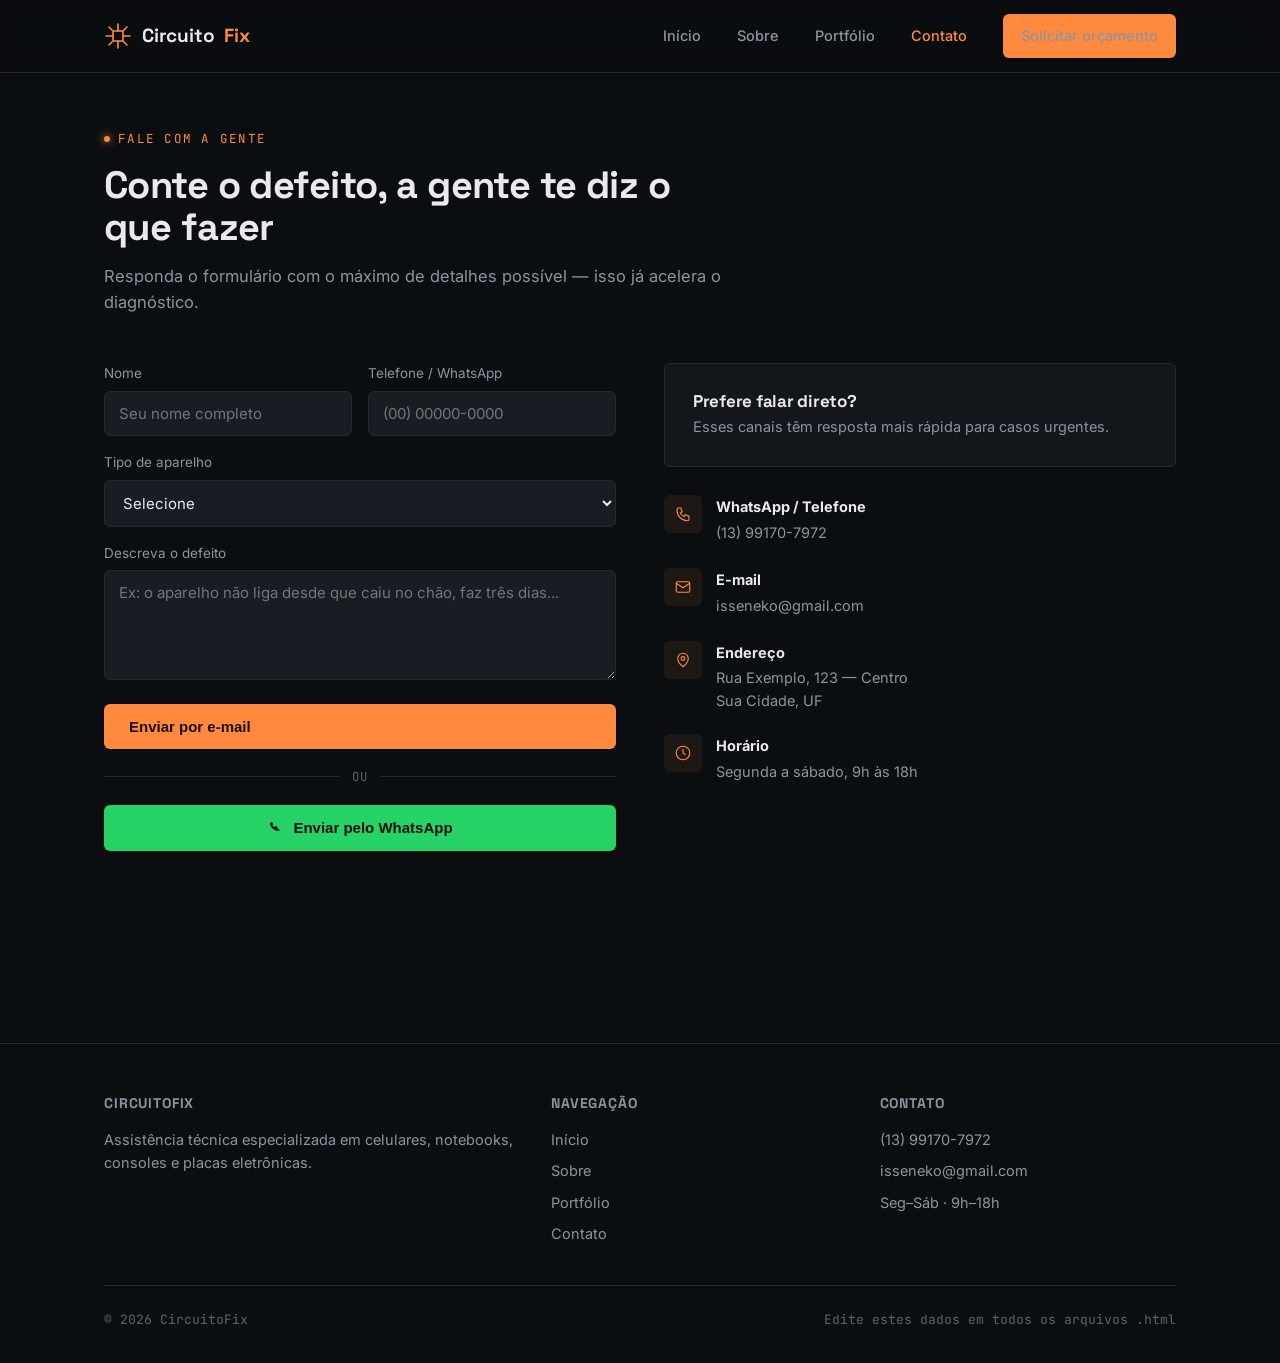
==== commit 00759df0: "Update index.html" ====
--- a/index.html
+++ b/index.html
@@ -188,3 +188,76 @@
 <footer>
   <div class="wrap">
     <div class="footer-grid">
+      <div class="footer-col">
+        <h4>CircuitoFix</h4>
+        <p>Assistência técnica especializada em celulares, notebooks, consoles e placas eletrônicas.</p>
+      </div>
+      <div class="footer-col">
+        <h4>Navegação</h4>
+        <a href="index.html">Início</a>
+        <a href="sobre.html">Sobre</a>
+        <a href="portfolio.html">Portfólio</a>
+        <a href="contato.html">Contato</a>
+      </div>
+      <div class="footer-col">
+        <h4>Contato</h4>
+        <a href="tel:+5513991707972">(13) 99170-7972</a>
+        <a href="mailto:isseneko@gmail.com">isseneko@gmail.com</a>
+        <p>Seg–Sáb · 9h–18h</p>
+      </div>
+    </div>
+    <div class="footer-bottom">
+      <span>© 2026 CircuitoFix</span>
+      <span>Edite estes dados em todos os arquivos .html</span>
+    </div>
+  </div>
+</footer>
+
+<script src="assets/script.js"></script>
+<script>
+  // ---- Configuração: número de WhatsApp do negócio ----
+  // Formato: 55 (Brasil) + DDD + número, só dígitos
+  const WHATSAPP_NUMERO = "5513991707972";
+
+  document.addEventListener('DOMContentLoaded', () => {
+    const form = document.querySelector('#contact-form');
+    const whatsappBtn = document.querySelector('#whatsapp-btn');
+
+    function getFormData() {
+      return {
+        nome: form.nome.value.trim(),
+        telefone: form.telefone.value.trim(),
+        aparelho: form.aparelho.options[form.aparelho.selectedIndex]?.text || '',
+        defeito: form.defeito.value.trim(),
+      };
+    }
+
+    function validar(data) {
+      if (!data.nome || !data.telefone || !form.aparelho.value || !data.defeito) {
+        alert('Preencha todos os campos antes de enviar.');
+        return false;
+      }
+      return true;
+    }
+
+    // Botão WhatsApp: monta a mensagem com os dados do formulário e abre o WhatsApp
+    if (whatsappBtn) {
+      whatsappBtn.addEventListener('click', () => {
+        const data = getFormData();
+        if (!validar(data)) return;
+
+        const mensagem =
+          `Olá! Quero um orçamento.%0A%0A` +
+          `*Nome:* ${encodeURIComponent(data.nome)}%0A` +
+          `*Telefone:* ${encodeURIComponent(data.telefone)}%0A` +
+          `*Aparelho:* ${encodeURIComponent(data.aparelho)}%0A` +
+          `*Defeito:* ${encodeURIComponent(data.defeito)}`;
+
+        const url = `https://wa.me/${WHATSAPP_NUMERO}?text=${mensagem}`;
+        window.open(url, '_blank');
+      });
+    }
+  });
+</script>
+</body>
+</html>
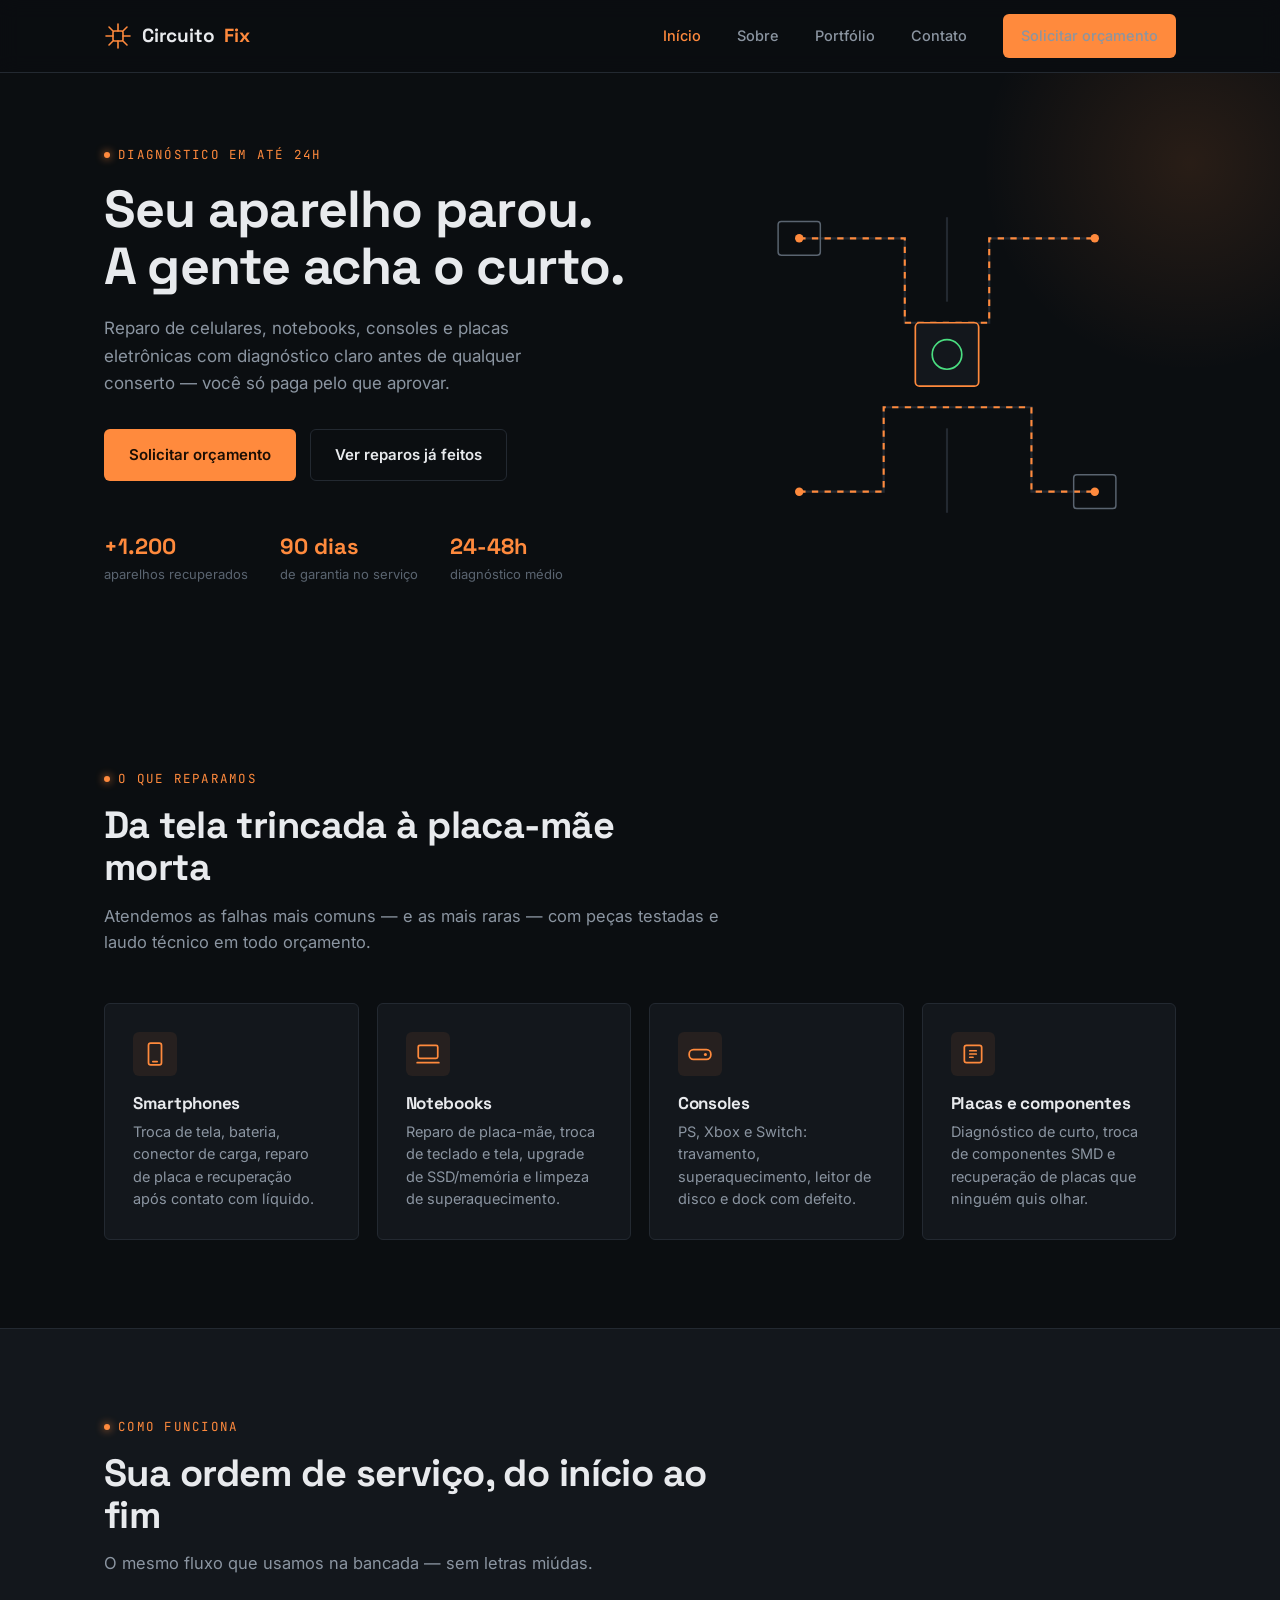
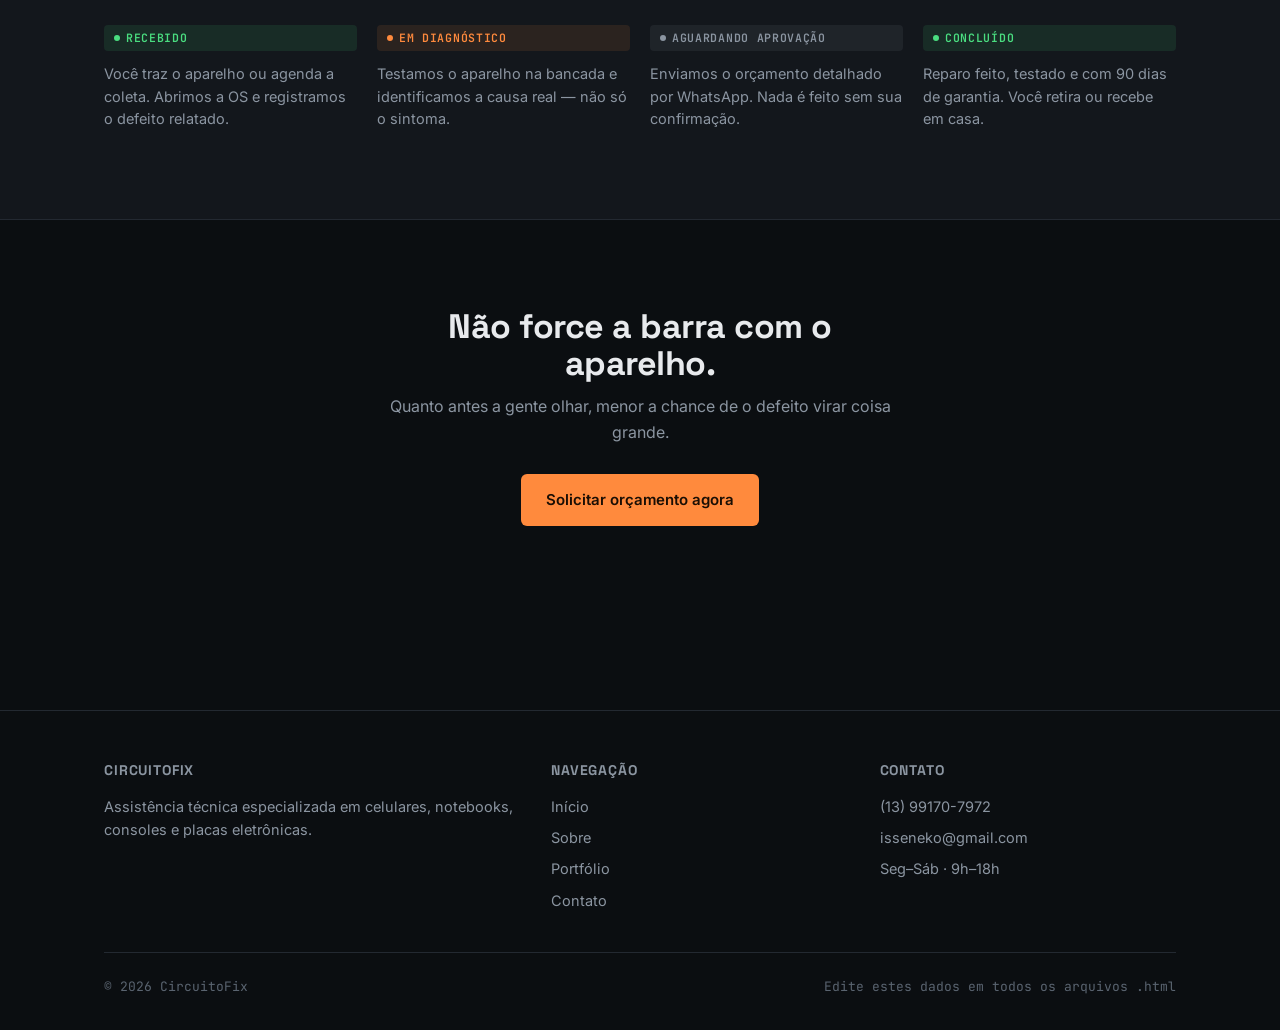
==== commit 3422ccd9: "Update index.html" ====
--- a/index.html
+++ b/index.html
@@ -3,58 +3,9 @@
 <head>
 <meta charset="UTF-8">
 <meta name="viewport" content="width=device-width, initial-scale=1.0">
-<title>Contato — CircuitoFix</title>
-<meta name="description" content="Solicite um orçamento ou tire dúvidas sobre o reparo do seu aparelho.">
+<title>CircuitoFix — Assistência Técnica de Eletrônicos</title>
+<meta name="description" content="Reparo de eletrônicos com diagnóstico transparente. Celulares, notebooks, consoles e placas. Orçamento sem compromisso.">
 <link rel="stylesheet" href="assets/style.css">
-<style>
-  .contact-grid { display: grid; grid-template-columns: 1fr 1fr; gap: 48px; align-items: start; }
-  .contact-info-list { display: flex; flex-direction: column; gap: 22px; margin-top: 28px; }
-  .info-item { display: flex; gap: 14px; align-items: flex-start; }
-  .info-icon {
-    width: 38px; height: 38px; flex-shrink: 0; border-radius: var(--radius);
-    background: rgba(255,138,61,0.08); display: flex; align-items: center; justify-content: center;
-  }
-  .info-item h4 { font-size: 14.5px; margin-bottom: 2px; }
-  .info-item p, .info-item a { font-size: 14.5px; color: var(--text-muted); }
-  .info-item a:hover { color: var(--accent); }
-
-  form { display: flex; flex-direction: column; gap: 16px; }
-  .field label { display: block; font-size: 13.5px; color: var(--text-muted); margin-bottom: 6px; }
-  .field input, .field select, .field textarea {
-    width: 100%; background: var(--panel-raised); border: 1px solid var(--border);
-    border-radius: var(--radius); padding: 12px 14px; color: var(--text);
-    font-family: var(--font-body); font-size: 15px; transition: border-color 0.2s ease;
-  }
-  .field input:focus, .field select:focus, .field textarea:focus {
-    outline: none; border-color: var(--accent);
-  }
-  .field textarea { resize: vertical; min-height: 110px; }
-  .field-row { display: grid; grid-template-columns: 1fr 1fr; gap: 16px; }
-
-  #form-feedback {
-    font-size: 14px; color: var(--ok); margin-top: 4px; opacity: 0; transition: opacity 0.3s ease; min-height: 20px;
-  }
-  #form-feedback.show { opacity: 1; }
-
-  .form-divider {
-    display: flex; align-items: center; gap: 12px; margin: 4px 0;
-    font-size: 12.5px; color: var(--text-faint); font-family: var(--font-mono); text-transform: uppercase;
-  }
-  .form-divider::before, .form-divider::after {
-    content: ''; flex: 1; height: 1px; background: var(--border);
-  }
-
-  .btn-whatsapp {
-    background: #25D366; color: #0B0E11; width: 100%; justify-content: center;
-  }
-  .btn-whatsapp:hover { background: #2EE579; }
-  .form-actions { display: flex; flex-direction: column; gap: 14px; }
-
-  @media (max-width: 820px) {
-    .contact-grid { grid-template-columns: 1fr; }
-    .field-row { grid-template-columns: 1fr; }
-  }
-</style>
 </head>
 <body>
 
@@ -71,118 +22,139 @@
       <svg width="24" height="24" viewBox="0 0 24 24" fill="none"><path d="M3 6H21M3 12H21M3 18H21" stroke="currentColor" stroke-width="2" stroke-linecap="round"/></svg>
     </button>
     <div class="nav-links">
-      <a href="index.html">Início</a>
+      <a href="index.html" class="active">Início</a>
       <a href="sobre.html">Sobre</a>
       <a href="portfolio.html">Portfólio</a>
-      <a href="contato.html" class="active">Contato</a>
+      <a href="contato.html">Contato</a>
       <a href="contato.html" class="nav-cta">Solicitar orçamento</a>
     </div>
   </nav>
 </header>
 
 <main>
-  <section class="section-tight">
+
+  <!-- HERO: diagrama de trilha de PCB conectando os elementos -->
+  <section class="hero">
+    <div class="wrap hero-grid">
+      <div class="hero-copy reveal">
+        <div class="eyebrow">Diagnóstico em até 24h</div>
+        <h1>Seu aparelho parou.<br>A gente acha o curto.</h1>
+        <p class="hero-sub">Reparo de celulares, notebooks, consoles e placas eletrônicas com diagnóstico claro antes de qualquer conserto — você só paga pelo que aprovar.</p>
+        <div class="hero-actions">
+          <a href="contato.html" class="btn btn-primary">Solicitar orçamento</a>
+          <a href="portfolio.html" class="btn btn-ghost">Ver reparos já feitos</a>
+        </div>
+        <div class="hero-trust">
+          <div class="hero-trust-item"><strong>+1.200</strong><span>aparelhos recuperados</span></div>
+          <div class="hero-trust-item"><strong>90 dias</strong><span>de garantia no serviço</span></div>
+          <div class="hero-trust-item"><strong>24-48h</strong><span>diagnóstico médio</span></div>
+        </div>
+      </div>
+
+      <div class="hero-visual reveal">
+        <svg viewBox="0 0 360 360" fill="none" xmlns="http://www.w3.org/2000/svg" class="pcb-art">
+          <!-- trilhas -->
+          <path d="M40 60H140V140H220V60H320" stroke="#232931" stroke-width="2"/>
+          <path d="M40 60H140V140H220V60H320" stroke="#FF8A3D" stroke-width="2" stroke-dasharray="6 6" class="trace trace-1"/>
+          <path d="M40 300H120V220H260V300H320" stroke="#232931" stroke-width="2"/>
+          <path d="M40 300H120V220H260V300H320" stroke="#FF8A3D" stroke-width="2" stroke-dasharray="6 6" class="trace trace-2"/>
+          <path d="M180 40V120" stroke="#232931" stroke-width="2"/>
+          <path d="M180 240V320" stroke="#232931" stroke-width="2"/>
+          <!-- componentes -->
+          <rect x="150" y="140" width="60" height="60" rx="4" stroke="#FF8A3D" stroke-width="1.6" fill="#13171C"/>
+          <circle cx="180" cy="170" r="14" stroke="#4ADE80" stroke-width="1.6" fill="none"/>
+          <circle cx="40" cy="60" r="4" fill="#FF8A3D"/>
+          <circle cx="320" cy="60" r="4" fill="#FF8A3D"/>
+          <circle cx="40" cy="300" r="4" fill="#FF8A3D"/>
+          <circle cx="320" cy="300" r="4" fill="#FF8A3D"/>
+          <rect x="20" y="44" width="40" height="32" rx="3" stroke="#5A6470" stroke-width="1.4" fill="none"/>
+          <rect x="300" y="284" width="40" height="32" rx="3" stroke="#5A6470" stroke-width="1.4" fill="none"/>
+        </svg>
+      </div>
+    </div>
+  </section>
+
+  <!-- SERVIÇOS — resumo, vocabulário de OS -->
+  <section class="section">
     <div class="wrap">
       <div class="section-head reveal">
-        <div class="eyebrow">Fale com a gente</div>
-        <h2>Conte o defeito, a gente te diz o que fazer</h2>
-        <p>Responda o formulário com o máximo de detalhes possível — isso já acelera o diagnóstico.</p>
+        <div class="eyebrow">O que reparamos</div>
+        <h2>Da tela trincada à placa-mãe morta</h2>
+        <p>Atendemos as falhas mais comuns — e as mais raras — com peças testadas e laudo técnico em todo orçamento.</p>
       </div>
 
-      <div class="contact-grid">
-        <div class="reveal">
-          <form id="contact-form" novalidate action="https://formspree.io/f/SEU_CODIGO_AQUI" method="POST">
-            <div class="field-row">
-              <div class="field">
-                <label for="nome">Nome</label>
-                <input type="text" id="nome" name="nome" required placeholder="Seu nome completo">
-              </div>
-              <div class="field">
-                <label for="telefone">Telefone / WhatsApp</label>
-                <input type="tel" id="telefone" name="telefone" required placeholder="(00) 00000-0000">
-              </div>
-            </div>
-
-            <div class="field">
-              <label for="aparelho">Tipo de aparelho</label>
-              <select id="aparelho" name="aparelho" required>
-                <option value="" disabled selected>Selecione</option>
-                <option value="celular">Celular / smartphone</option>
-                <option value="notebook">Notebook</option>
-                <option value="console">Console de videogame</option>
-                <option value="placa">Placa eletrônica</option>
-                <option value="outro">Outro</option>
-              </select>
-            </div>
-
-            <div class="field">
-              <label for="defeito">Descreva o defeito</label>
-              <textarea id="defeito" name="defeito" required placeholder="Ex: o aparelho não liga desde que caiu no chão, faz três dias..."></textarea>
-            </div>
-
-            <div class="form-actions">
-              <button type="submit" class="btn btn-primary">Enviar por e-mail</button>
-
-              <div class="form-divider">ou</div>
-
-              <button type="button" id="whatsapp-btn" class="btn btn-whatsapp">
-                <svg width="18" height="18" viewBox="0 0 24 24" fill="none"><path d="M12 21C12 21 19 15.5 19 10A7 7 0 005 10C5 15.5 12 21 12 21Z" stroke="#0B0E11" stroke-width="0" fill="#0B0E11" opacity="0"/><path d="M17.6 14.2C17.4 14.6 16.5 15.4 15.5 15.6C14.6 15.8 13.5 15.9 10.5 14.6C7.2 13.2 5.2 9.8 5 9.5C4.9 9.3 4 8.1 4 6.8C4 5.5 4.7 4.9 5 4.6C5.2 4.4 5.5 4.3 5.8 4.3H6.6C6.9 4.3 7.1 4.3 7.3 4.8C7.5 5.3 8 6.5 8 6.7C8.1 6.8 8.1 7 8 7.2C7.5 8.1 7 8 7.2 8.4C7.9 9.6 8.6 10.2 9.7 10.8C9.9 10.9 10 10.9 10.2 10.7C10.4 10.5 10.9 9.9 11.1 9.6C11.3 9.4 11.5 9.4 11.7 9.5C11.9 9.6 13.1 10.2 13.3 10.3C13.5 10.4 13.7 10.5 13.7 10.6C13.9 11.4 13.7 13.8 17.6 14.2Z" fill="#0B0E11"/></svg>
-                Enviar pelo WhatsApp
-              </button>
-            </div>
-
-            <p id="form-feedback" role="status"></p>
-          </form>
+      <div class="services-grid reveal">
+        <div class="card service-card">
+          <div class="service-icon">
+            <svg width="26" height="26" viewBox="0 0 24 24" fill="none"><rect x="6" y="2" width="12" height="20" rx="2" stroke="#FF8A3D" stroke-width="1.6"/><line x1="10" y1="19" x2="14" y2="19" stroke="#FF8A3D" stroke-width="1.6" stroke-linecap="round"/></svg>
+          </div>
+          <h3>Smartphones</h3>
+          <p class="text-muted">Troca de tela, bateria, conector de carga, reparo de placa e recuperação após contato com líquido.</p>
         </div>
-
-        <div class="reveal">
-          <div class="card">
-            <h3 style="font-size: 17px; margin-bottom: 4px;">Prefere falar direto?</h3>
-            <p class="text-muted" style="font-size: 14.5px; margin-bottom: 0;">Esses canais têm resposta mais rápida para casos urgentes.</p>
+        <div class="card service-card">
+          <div class="service-icon">
+            <svg width="26" height="26" viewBox="0 0 24 24" fill="none"><rect x="3" y="4" width="18" height="12" rx="1.5" stroke="#FF8A3D" stroke-width="1.6"/><line x1="2" y1="20" x2="22" y2="20" stroke="#FF8A3D" stroke-width="1.6" stroke-linecap="round"/></svg>
           </div>
-
-          <div class="contact-info-list">
-            <div class="info-item">
-              <div class="info-icon">
-                <svg width="18" height="18" viewBox="0 0 24 24" fill="none"><path d="M5 4H9L11 9L8.5 10.5C9.5 13 11 14.5 13.5 15.5L15 13L20 15V19C20 20.1 19.1 21 18 21C10.3 21 4 14.7 4 7C4 5.9 4.9 5 5 4Z" stroke="#FF8A3D" stroke-width="1.5"/></svg>
-              </div>
-              <div>
-                <h4>WhatsApp / Telefone</h4>
-                <a href="tel:+5513991707972">(13) 99170-7972</a>
-              </div>
-            </div>
-            <div class="info-item">
-              <div class="info-icon">
-                <svg width="18" height="18" viewBox="0 0 24 24" fill="none"><rect x="3" y="5" width="18" height="14" rx="2" stroke="#FF8A3D" stroke-width="1.5"/><path d="M3 7L12 13L21 7" stroke="#FF8A3D" stroke-width="1.5"/></svg>
-              </div>
-              <div>
-                <h4>E-mail</h4>
-                <a href="mailto:isseneko@gmail.com">isseneko@gmail.com</a>
-              </div>
-            </div>
-            <div class="info-item">
-              <div class="info-icon">
-                <svg width="18" height="18" viewBox="0 0 24 24" fill="none"><path d="M12 21C12 21 19 15.5 19 10A7 7 0 005 10C5 15.5 12 21 12 21Z" stroke="#FF8A3D" stroke-width="1.5"/><circle cx="12" cy="10" r="2.5" stroke="#FF8A3D" stroke-width="1.5"/></svg>
-              </div>
-              <div>
-                <h4>Endereço</h4>
-                <p>Rua Exemplo, 123 — Centro<br>Sua Cidade, UF</p>
-              </div>
-            </div>
-            <div class="info-item">
-              <div class="info-icon">
-                <svg width="18" height="18" viewBox="0 0 24 24" fill="none"><circle cx="12" cy="12" r="9" stroke="#FF8A3D" stroke-width="1.5"/><path d="M12 7V12L15 14" stroke="#FF8A3D" stroke-width="1.5" stroke-linecap="round"/></svg>
-              </div>
-              <div>
-                <h4>Horário</h4>
-                <p>Segunda a sábado, 9h às 18h</p>
-              </div>
-            </div>
+          <h3>Notebooks</h3>
+          <p class="text-muted">Reparo de placa-mãe, troca de teclado e tela, upgrade de SSD/memória e limpeza de superaquecimento.</p>
+        </div>
+        <div class="card service-card">
+          <div class="service-icon">
+            <svg width="26" height="26" viewBox="0 0 24 24" fill="none"><rect x="2" y="8" width="20" height="9" rx="4" stroke="#FF8A3D" stroke-width="1.6"/><circle cx="17" cy="12.5" r="1.4" fill="#FF8A3D"/></svg>
           </div>
+          <h3>Consoles</h3>
+          <p class="text-muted">PS, Xbox e Switch: travamento, superaquecimento, leitor de disco e dock com defeito.</p>
+        </div>
+        <div class="card service-card">
+          <div class="service-icon">
+            <svg width="26" height="26" viewBox="0 0 24 24" fill="none"><rect x="4" y="4" width="16" height="16" rx="2" stroke="#FF8A3D" stroke-width="1.6"/><path d="M9 9H15M9 12H15M9 15H12" stroke="#FF8A3D" stroke-width="1.6" stroke-linecap="round"/></svg>
+          </div>
+          <h3>Placas e componentes</h3>
+          <p class="text-muted">Diagnóstico de curto, troca de componentes SMD e recuperação de placas que ninguém quis olhar.</p>
         </div>
       </div>
     </div>
   </section>
+
+  <!-- COMO FUNCIONA — ordem de serviço real, não números genéricos -->
+  <section class="section section-os">
+    <div class="wrap">
+      <div class="section-head reveal">
+        <div class="eyebrow">Como funciona</div>
+        <h2>Sua ordem de serviço, do início ao fim</h2>
+        <p>O mesmo fluxo que usamos na bancada — sem letras miúdas.</p>
+      </div>
+
+      <div class="os-list reveal">
+        <div class="os-item">
+          <span class="status status-ok">Recebido</span>
+          <p>Você traz o aparelho ou agenda a coleta. Abrimos a OS e registramos o defeito relatado.</p>
+        </div>
+        <div class="os-item">
+          <span class="status status-progress">Em diagnóstico</span>
+          <p>Testamos o aparelho na bancada e identificamos a causa real — não só o sintoma.</p>
+        </div>
+        <div class="os-item">
+          <span class="status status-wait">Aguardando aprovação</span>
+          <p>Enviamos o orçamento detalhado por WhatsApp. Nada é feito sem sua confirmação.</p>
+        </div>
+        <div class="os-item">
+          <span class="status status-ok">Concluído</span>
+          <p>Reparo feito, testado e com 90 dias de garantia. Você retira ou recebe em casa.</p>
+        </div>
+      </div>
+    </div>
+  </section>
+
+  <!-- CTA final -->
+  <section class="section cta-final">
+    <div class="wrap cta-final-inner reveal">
+      <h2>Não force a barra com o aparelho.</h2>
+      <p>Quanto antes a gente olhar, menor a chance de o defeito virar coisa grande.</p>
+      <a href="contato.html" class="btn btn-primary">Solicitar orçamento agora</a>
+    </div>
+  </section>
+
 </main>
 
 <footer>
@@ -214,50 +186,5 @@
 </footer>
 
 <script src="assets/script.js"></script>
-<script>
-  // ---- Configuração: número de WhatsApp do negócio ----
-  // Formato: 55 (Brasil) + DDD + número, só dígitos
-  const WHATSAPP_NUMERO = "5513991707972";
-
-  document.addEventListener('DOMContentLoaded', () => {
-    const form = document.querySelector('#contact-form');
-    const whatsappBtn = document.querySelector('#whatsapp-btn');
-
-    function getFormData() {
-      return {
-        nome: form.nome.value.trim(),
-        telefone: form.telefone.value.trim(),
-        aparelho: form.aparelho.options[form.aparelho.selectedIndex]?.text || '',
-        defeito: form.defeito.value.trim(),
-      };
-    }
-
-    function validar(data) {
-      if (!data.nome || !data.telefone || !form.aparelho.value || !data.defeito) {
-        alert('Preencha todos os campos antes de enviar.');
-        return false;
-      }
-      return true;
-    }
-
-    // Botão WhatsApp: monta a mensagem com os dados do formulário e abre o WhatsApp
-    if (whatsappBtn) {
-      whatsappBtn.addEventListener('click', () => {
-        const data = getFormData();
-        if (!validar(data)) return;
-
-        const mensagem =
-          `Olá! Quero um orçamento.%0A%0A` +
-          `*Nome:* ${encodeURIComponent(data.nome)}%0A` +
-          `*Telefone:* ${encodeURIComponent(data.telefone)}%0A` +
-          `*Aparelho:* ${encodeURIComponent(data.aparelho)}%0A` +
-          `*Defeito:* ${encodeURIComponent(data.defeito)}`;
-
-        const url = `https://wa.me/${WHATSAPP_NUMERO}?text=${mensagem}`;
-        window.open(url, '_blank');
-      });
-    }
-  });
-</script>
 </body>
 </html>
